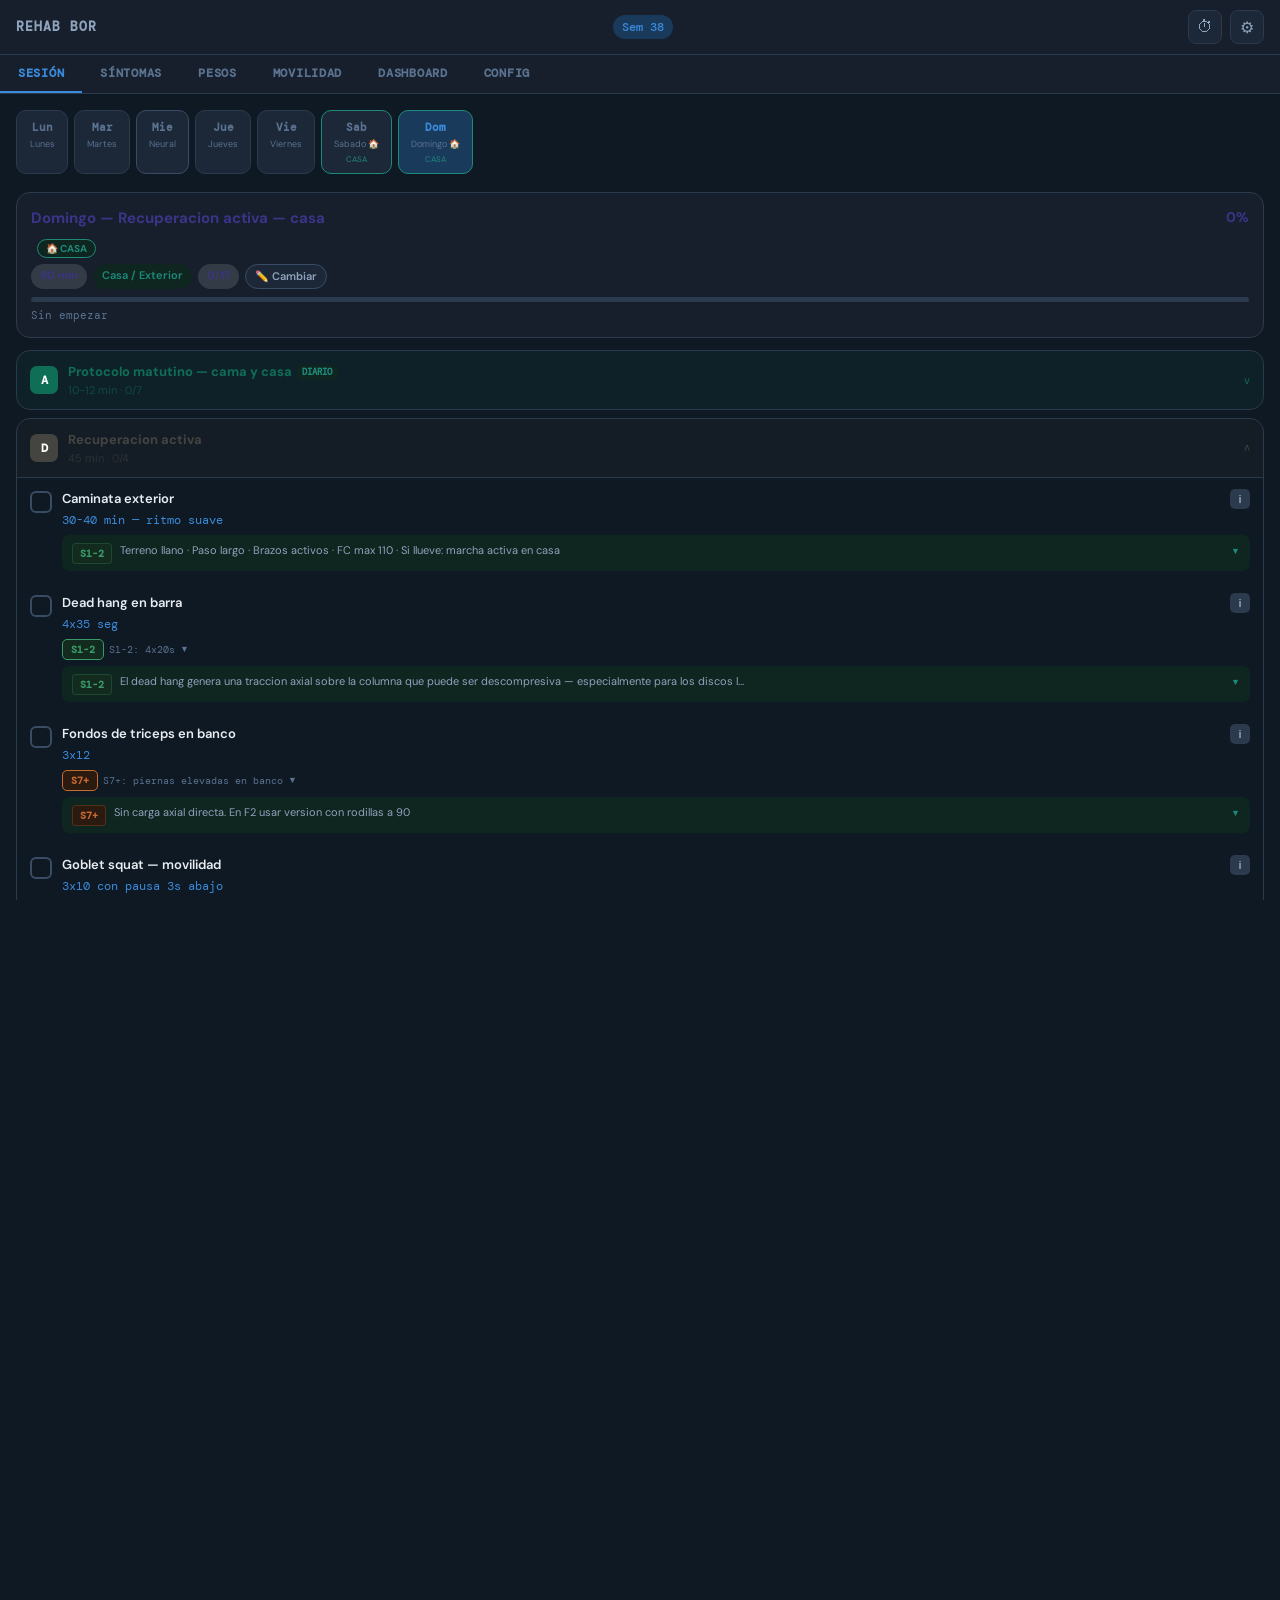
==== index.html @ 47a15c9d "App v11: index + style + data.js + app.js reconstruido; sync Google Sheets (subida + restauracion)" ====
<!DOCTYPE html>
<html lang="es">
<head>
<meta charset="UTF-8">
<meta name="viewport" content="width=device-width,initial-scale=1,maximum-scale=1,user-scalable=no">
<meta name="apple-mobile-web-app-capable" content="yes">
<meta name="mobile-web-app-capable" content="yes">
<meta name="theme-color" content="#0F1923">
<title>Rehab Bor v11</title>
<link rel="manifest" href="manifest.json">
<link rel="preconnect" href="https://fonts.googleapis.com">
<link href="https://fonts.googleapis.com/css2?family=DM+Mono:ital,wght@0,300;0,400;0,500;1,400&family=DM+Sans:ital,opsz,wght@0,9..40,300;0,9..40,500;0,9..40,700;1,9..40,400&display=swap" rel="stylesheet">
<link rel="stylesheet" href="style.css">
</head>
<body>

<!-- ═══════════════════════════════════════════════════════════════
     TOPBAR
════════════════════════════════════════════════════════════════ -->
<div id="topbar">
  <div class="topbar-title">Rehab Bor</div>
  <div id="topWeekBadge" class="topbar-week">Sem 1</div>
  <div class="topbar-actions">
    <button class="icon-btn" onclick="openTimer()">⏱</button>
    <button class="icon-btn" onclick="switchTab('settings')">⚙</button>
  </div>
</div>

<!-- ═══════════════════════════════════════════════════════════════
     TABBAR
════════════════════════════════════════════════════════════════ -->
<div id="tabbar">
  <button class="tab-btn active" id="tabToday"    onclick="switchTab('today')">Sesión</button>
  <button class="tab-btn"        id="tabTracker"  onclick="switchTab('tracker')">Síntomas</button>
  <button class="tab-btn"        id="tabWeights"  onclick="switchTab('weights')">Pesos</button>
  <button class="tab-btn"        id="tabMob"      onclick="switchTab('mob')">Movilidad</button>
  <button class="tab-btn"        id="tabDash"     onclick="switchTab('dash')">Dashboard</button>
  <button class="tab-btn"        id="tabSettings" onclick="switchTab('settings')">Config</button>
</div>

<!-- ═══════════════════════════════════════════════════════════════
     PANEL — SESIÓN
════════════════════════════════════════════════════════════════ -->
<div class="panel active" id="panelToday">
  <div id="daySelector"></div>
  <div id="suggBanner" style="display:none;background:var(--damber);border:1px solid var(--amber)33;border-radius:var(--rsl);padding:12px 14px;margin-bottom:12px"></div>
  <div id="sessionHero"></div>
  <div id="blocksContainer"></div>
  <div class="bottom-pad"></div>
</div>

<!-- ═══════════════════════════════════════════════════════════════
     PANEL — SÍNTOMAS / TRACKER
════════════════════════════════════════════════════════════════ -->
<div class="panel" id="panelTracker">
  <div class="sec-hdr">Semana actual</div>
  <div class="week-strip" id="wstrip"></div>
  <div class="metrics-grid">
    <div class="metric-card"><div class="metric-val" id="mD">-</div><div class="metric-lbl">Días registrados</div></div>
    <div class="metric-card"><div class="metric-val" id="mP">-</div><div class="metric-lbl">Dolor medio</div></div>
    <div class="metric-card"><div class="metric-val" id="mS">-</div><div class="metric-lbl">Sesiones activas</div></div>
    <div class="metric-card"><div class="metric-val" id="mI">-</div><div class="metric-lbl">Días con irradiación</div></div>
  </div>

  <div class="sec-hdr">Dolor por franja</div>
  <div class="card">
    <div style="display:flex;gap:0;border-bottom:1px solid var(--b5);margin-bottom:14px">
      <button class="trk-tab active" id="trkTabM" onclick="switchTrkTab('m')">🌅 Mañana</button>
      <button class="trk-tab"        id="trkTabD" onclick="switchTrkTab('d')">☀️ Mediodía</button>
      <button class="trk-tab"        id="trkTabN" onclick="switchTrkTab('n')">🌙 Noche</button>
    </div>
    <!-- Mañana -->
    <div class="trk-panel active" id="trkPanelM">
      <label class="fld-lbl">Dolor (0-10)</label>
      <div class="pain-scale" id="painRowM"></div>
      <div class="pain-desc"  id="painDescM">Selecciona un valor</div>
      <label class="fld-lbl" style="margin-top:10px">Tipo de síntoma</label>
      <div class="chip-group" id="ptChipsM">
        <span class="chip" onclick="toggleChip(this)">Dolor sordo</span>
        <span class="chip" onclick="toggleChip(this)">Dolor agudo</span>
        <span class="chip" onclick="toggleChip(this)">Entumecimiento</span>
        <span class="chip" onclick="toggleChip(this)">Rigidez</span>
        <span class="chip" onclick="toggleChip(this)">DOMS</span>
      </div>
      <label class="fld-lbl" style="margin-top:10px">Irradiación S1</label>
      <div class="chip-group" id="irrChipsM">
        <span class="chip active green" onclick="toggleChip(this)">Sin irradiación</span>
        <span class="chip" onclick="toggleChip(this)">Leve (glúteo)</span>
        <span class="chip" onclick="toggleChip(this)">Moderada (muslo)</span>
        <span class="chip" onclick="toggleChip(this)">Intensa (pie)</span>
      </div>
    </div>
    <!-- Mediodía -->
    <div class="trk-panel" id="trkPanelD">
      <label class="fld-lbl">Dolor (0-10)</label>
      <div class="pain-scale" id="painRowD"></div>
      <div class="pain-desc"  id="painDescD">Selecciona un valor</div>
      <label class="fld-lbl" style="margin-top:10px">Tipo de síntoma</label>
      <div class="chip-group" id="ptChipsD">
        <span class="chip" onclick="toggleChip(this)">Dolor sordo</span>
        <span class="chip" onclick="toggleChip(this)">Dolor agudo</span>
        <span class="chip" onclick="toggleChip(this)">Entumecimiento</span>
        <span class="chip" onclick="toggleChip(this)">Rigidez</span>
        <span class="chip" onclick="toggleChip(this)">DOMS</span>
      </div>
      <label class="fld-lbl" style="margin-top:10px">Irradiación S1</label>
      <div class="chip-group" id="irrChipsD">
        <span class="chip active green" onclick="toggleChip(this)">Sin irradiación</span>
        <span class="chip" onclick="toggleChip(this)">Leve (glúteo)</span>
        <span class="chip" onclick="toggleChip(this)">Moderada (muslo)</span>
        <span class="chip" onclick="toggleChip(this)">Intensa (pie)</span>
      </div>
    </div>
    <!-- Noche -->
    <div class="trk-panel" id="trkPanelN">
      <label class="fld-lbl">Dolor (0-10)</label>
      <div class="pain-scale" id="painRowN"></div>
      <div class="pain-desc"  id="painDescN">Selecciona un valor</div>
      <label class="fld-lbl" style="margin-top:10px">Tipo de síntoma</label>
      <div class="chip-group" id="ptChipsN">
        <span class="chip" onclick="toggleChip(this)">Dolor sordo</span>
        <span class="chip" onclick="toggleChip(this)">Dolor agudo</span>
        <span class="chip" onclick="toggleChip(this)">Entumecimiento</span>
        <span class="chip" onclick="toggleChip(this)">Rigidez</span>
        <span class="chip" onclick="toggleChip(this)">DOMS</span>
      </div>
      <label class="fld-lbl" style="margin-top:10px">Irradiación S1</label>
      <div class="chip-group" id="irrChipsN">
        <span class="chip active green" onclick="toggleChip(this)">Sin irradiación</span>
        <span class="chip" onclick="toggleChip(this)">Leve (glúteo)</span>
        <span class="chip" onclick="toggleChip(this)">Moderada (muslo)</span>
        <span class="chip" onclick="toggleChip(this)">Intensa (pie)</span>
      </div>
    </div>
  </div>

  <div class="sec-hdr">Contexto del día</div>
  <div class="card">
    <label class="fld-lbl">Ubicación del dolor</label>
    <div class="body-map" id="bodyMap">
      <div class="body-zone" onclick="toggleZone(this)" data-z="lumbar-central"><span class="body-zone-icon">⬛</span><span class="body-zone-lbl">Lumbar central</span></div>
      <div class="body-zone" onclick="toggleZone(this)" data-z="lumbar-izq"><span class="body-zone-icon">◀</span><span class="body-zone-lbl">Lumbar izquierdo</span></div>
      <div class="body-zone" onclick="toggleZone(this)" data-z="lumbar-der"><span class="body-zone-icon">▶</span><span class="body-zone-lbl">Lumbar derecho</span></div>
    </div>
    <label class="fld-lbl" style="margin-top:10px">Irradiación</label>
    <div class="body-map" id="irrMap">
      <div class="body-zone" onclick="toggleZone(this)" data-z="gluteo-izq"><span class="body-zone-icon">◀</span><span class="body-zone-lbl">Glúteo izquierdo</span></div>
      <div class="body-zone" onclick="toggleZone(this)" data-z="gluteo-der"><span class="body-zone-icon">▶</span><span class="body-zone-lbl">Glúteo derecho</span></div>
      <div class="body-zone" onclick="toggleZone(this)" data-z="pierna-izq"><span class="body-zone-icon">◀</span><span class="body-zone-lbl">Pierna / pie izquierdo</span></div>
    </div>
    <label class="fld-lbl" style="margin-top:10px">Rigidez matutina</label>
    <div class="chip-group" id="stiffRow">
      <span class="chip active green" onclick="toggleChip(this)">Sin rigidez</span>
      <span class="chip" onclick="toggleChip(this)">&lt;15 min</span>
      <span class="chip" onclick="toggleChip(this)">15-30 min</span>
      <span class="chip" onclick="toggleChip(this)">&gt;30 min</span>
    </div>
    <label class="fld-lbl" style="margin-top:10px">Actividad del día</label>
    <div class="chip-group" id="actChips">
      <span class="chip" onclick="toggleChip(this)">Gym</span>
      <span class="chip" onclick="toggleChip(this)">Piscina</span>
      <span class="chip" onclick="toggleChip(this)">Trabajo oficina</span>
      <span class="chip" onclick="toggleChip(this)">Trabajo remoto</span>
      <span class="chip" onclick="toggleChip(this)">Conducción larga</span>
      <span class="chip" onclick="toggleChip(this)">Reposo</span>
    </div>
    <label class="fld-lbl" style="margin-top:10px">Notas del día</label>
    <textarea class="note-field" id="dayNote" placeholder="Observaciones, reacciones, factores..."></textarea>
  </div>

  <div class="sec-hdr">Criterios Fase 3</div>
  <div class="card">
    <div class="crit-count" id="critCount">0 / 9 cumplidos</div>
    <div class="crit-progress"><div class="crit-progress-bar" id="critBar" style="width:0%"></div></div>
    <div id="criteriaList"></div>
  </div>
  <button class="btn-primary" style="margin-top:8px" onclick="saveDayEntry()">Guardar registro del día</button>
  <div class="bottom-pad"></div>
</div>

<!-- ═══════════════════════════════════════════════════════════════
     PANEL — PESOS
════════════════════════════════════════════════════════════════ -->
<div class="panel" id="panelWeights">
  <div class="sec-hdr">Registro de cargas</div>
  <div id="wtSummary"></div>
  <div class="bottom-pad"></div>
</div>

<!-- ═══════════════════════════════════════════════════════════════
     PANEL — MOVILIDAD (nuevo)
════════════════════════════════════════════════════════════════ -->
<div class="panel" id="panelMob">
  <div class="sec-hdr">Movilidad de Cadera</div>
  <div id="mobCaderaContainer"></div>
  <div class="sec-hdr">Movilidad de Espalda</div>
  <div id="mobEspaldaContainer"></div>
  <div class="sec-hdr">Estabilidad, Fuerza y Foam Roller</div>
  <div id="mobFoamContainer"></div>
  <div class="bottom-pad"></div>
</div>

<!-- ═══════════════════════════════════════════════════════════════
     PANEL — DASHBOARD
════════════════════════════════════════════════════════════════ -->
<div class="panel" id="panelDash">
  <div class="sec-hdr">Resumen de progreso</div>
  <div class="dash-row">
    <div class="dash-card"><div class="dash-big" id="dWk">-</div><div class="dash-lbl">Semana F2</div></div>
    <div class="dash-card"><div class="dash-big" id="dDays">-</div><div class="dash-lbl">Días totales</div></div>
    <div class="dash-card"><div class="dash-big" id="dStreak">-</div><div class="dash-lbl">Racha actual</div></div>
  </div>
  <div class="sec-hdr">Dolor (últimos 14 días)</div>
  <div class="card"><div class="pain-chart" id="painChart"></div></div>
  <div class="sec-hdr">Cargas registradas</div>
  <div class="card">
    <table class="wt-table" id="wtTable">
      <thead><tr><th>Ejercicio</th><th>Sem</th><th>65%</th><th>Estado</th></tr></thead>
      <tbody id="wtTableBody"></tbody>
    </table>
  </div>
  <div class="sec-hdr">Informe semanal</div>
  <div class="card">
    <div class="report-box" id="reportBox">Genera el informe con el botón de abajo.</div>
    <button class="btn-secondary" style="margin-top:8px" onclick="generateReport()">Generar informe</button>
  </div>
  <div class="bottom-pad"></div>
</div>

<!-- ═══════════════════════════════════════════════════════════════
     PANEL — CONFIG / SETTINGS
════════════════════════════════════════════════════════════════ -->
<div class="panel" id="panelSettings">
  <div class="sec-hdr">Estado de la app</div>
  <div class="card"><pre class="report-box" id="appStatus"></pre></div>

  <div class="sec-hdr">Semana del programa</div>
  <div class="card" style="display:flex;align-items:center;gap:12px">
    <button class="btn-secondary" style="width:44px;padding:8px" onclick="changeWeek(-1)">−</button>
    <div style="flex:1;text-align:center">
      <div style="font-size:28px;font-weight:700;font-family:var(--mono);color:var(--blue)" id="weekDisplay">8</div>
      <div style="font-size:11px;color:var(--text3)">semana actual F2</div>
    </div>
    <button class="btn-secondary" style="width:44px;padding:8px" onclick="changeWeek(1)">+</button>
  </div>

  <div class="sec-hdr">Sync con Google Sheets</div>
  <div class="sync-bar">
    <div class="sync-status"><span class="sync-dot" id="syncDot"></span><span id="syncStatus">Sin configurar</span></div>
    <button class="btn-sync" onclick="testSync()">Probar</button>
  </div>
  <div class="sheets-config">
    <label class="fld-lbl">URL del Apps Script</label>
    <input type="url" id="sheetsUrl" placeholder="https://script.google.com/macros/s/...">
    <div class="help-text">Despliega el script como app web y pega la URL aquí. Los datos se <b>suben</b> automáticamente cada 3 segundos tras cualquier cambio (copia de seguridad). Si pierdes los datos del navegador, usa "Restaurar" para descargarlos de vuelta.</div>
    <div style="display:flex;gap:8px;margin-top:10px">
      <button class="btn-primary" style="flex:1" onclick="saveUrl()">Guardar URL</button>
      <button class="btn-secondary" style="flex:1" onclick="restoreFromSheets()">⬇ Restaurar de Sheets</button>
    </div>
  </div>

  <div class="sec-hdr">Datos</div>
  <div style="display:flex;flex-direction:column;gap:8px">
    <button class="btn-secondary" onclick="exportLocal()">⬇ Exportar JSON local</button>
    <button class="btn-secondary" onclick="importLocal()">⬆ Importar JSON</button>
    <button class="btn-danger"    onclick="confirmClearData()">⚠ Borrar todos los datos</button>
  </div>
  <input type="file" id="importFileInput" accept=".json" style="display:none" onchange="handleImport(event)">
  <div class="bottom-pad"></div>
</div>

<!-- ═══════════════════════════════════════════════════════════════
     MODAL — TIMER
════════════════════════════════════════════════════════════════ -->
<div class="modal" id="timerModal" style="display:none">
  <div class="modal-inner" style="max-width:400px">
    <div class="modal-hdr">
      <div class="modal-ttl">⏱ Temporizador</div>
      <button class="modal-close" onclick="closeTimer()">✕</button>
    </div>
    <div id="tDisp">01:00</div>
    <div class="timer-presets">
      <button class="t-preset" onclick="setTimer(30)">30s</button>
      <button class="t-preset" onclick="setTimer(45)">45s</button>
      <button class="t-preset" onclick="setTimer(60)">1 min</button>
      <button class="t-preset" onclick="setTimer(90)">90s</button>
      <button class="t-preset" onclick="setTimer(120)">2 min</button>
      <button class="t-preset" onclick="setTimer(180)">3 min</button>
      <button class="t-preset" onclick="setTimer(300)">5 min</button>
      <button class="t-preset" onclick="setTimer(480)">8 min</button>
    </div>
    <div class="timer-btns">
      <button class="btn-primary"   id="tStartBtn" onclick="toggleTimer()">Iniciar</button>
      <button class="btn-secondary" onclick="resetTimer()">Reset</button>
    </div>
  </div>
</div>

<!-- ═══════════════════════════════════════════════════════════════
     MODAL — EJERCICIO (ficha detalle)
════════════════════════════════════════════════════════════════ -->
<div class="modal" id="exModal" style="display:none">
  <div class="modal-inner">
    <div class="modal-hdr">
      <div class="modal-ttl" id="exModalTitle">Ejercicio</div>
      <button class="modal-close" onclick="closeExModal()">✕</button>
    </div>
    <div class="ex-modal-tabs">
      <button class="ex-modal-tab active" onclick="switchExTab('info')">Info</button>
      <button class="ex-modal-tab"        onclick="switchExTab('pasos')">Pasos</button>
      <button class="ex-modal-tab"        onclick="switchExTab('errores')">Errores</button>
      <button class="ex-modal-tab"        onclick="switchExTab('variantes')">Variantes</button>
    </div>
    <div class="ex-modal-panel active" id="exTabInfo">
      <p class="ex-section-title">Categoría</p>
      <p class="ex-desc" id="exCat"></p>
      <p class="ex-section-title">Descripción</p>
      <p class="ex-desc" id="exDesc"></p>
      <p class="ex-section-title">Posición inicial</p>
      <p class="ex-desc" id="exPos"></p>
      <p class="ex-section-title">Nota columna</p>
      <div class="ex-columna-box" id="exCol"></div>
    </div>
    <div class="ex-modal-panel" id="exTabPasos">
      <ol class="ex-steps" id="exSteps"></ol>
    </div>
    <div class="ex-modal-panel" id="exTabErrores">
      <ul class="ex-errors" id="exErrors"></ul>
    </div>
    <div class="ex-modal-panel" id="exTabVariantes">
      <div id="exVariantesList"></div>
    </div>
  </div>
</div>

<!-- ═══════════════════════════════════════════════════════════════
     MODAL — PLAN (selector de sesión manual)
════════════════════════════════════════════════════════════════ -->
<div id="planModal" style="display:none;position:fixed;inset:0;z-index:500;background:#00000088;align-items:flex-end;justify-content:center">
  <div style="background:var(--bg2);border-radius:16px 16px 0 0;padding:20px 16px 36px;width:100%;max-width:480px;max-height:80vh;overflow-y:auto">
    <div style="display:flex;align-items:center;justify-content:space-between;margin-bottom:14px">
      <div id="planModalTitle" style="font-size:15px;font-weight:700;color:var(--text)"></div>
      <button onclick="closePlanModal()" style="background:var(--bg3);border:1px solid var(--b5);color:var(--text2);width:30px;height:30px;border-radius:8px;cursor:pointer;font-size:16px">✕</button>
    </div>
    <div style="font-size:10px;color:var(--text3);font-family:var(--mono);margin-bottom:10px">MANTÉN PULSADO UN DÍA PARA ASIGNAR · PULSA PARA NAVEGAR</div>
    <div id="planModalBody"></div>
  </div>
</div>

<!-- ═══════════════════════════════════════════════════════════════
     SCRIPTS — orden de carga obligatorio
════════════════════════════════════════════════════════════════ -->
<script src="data.js"></script>
<script src="app.js"></script>

</body>
</html>
---- style.css ----
/* ═══════════════════════════════════════════════════════════════════
   style.css — Rehab Bor v11
   Extraído de rehab_v10.html · Modularizado
   ═══════════════════════════════════════════════════════════════════ */

/* ─── TOKENS ──────────────────────────────────────────────────────── */
:root {
  --bg:#0F1923; --bg2:#161F2B; --bg3:#1C2737; --bg4:#232F40;
  --b5:#2C3A4E;  --b6:#3A4C63; --b7:#4E6480;
  --text:#E8EDF3; --text2:#8FA3BC; --text3:#5A7290;
  --blue:#3B8BDB;  --lblue:#1A2E42; --dblue:#1A3A5C;
  --green:#3B9A6A; --lgreen:#132A1E; --dgreen:#0F2218;
  --amber:#D4831A; --lamber:#2A1E0A; --damber:#1A1206;
  --red:#C94040;   --lred:#2A1010;   --dred:#1A0A0A;
  --teal:#1E8A7A;  --lteal:#0F2520;
  --purple:#7A3DAA; --lpurple:#1E0F2E;
  --font:'DM Sans',sans-serif;
  --mono:'DM Mono',monospace;
  --rs:10px; --rsm:6px; --rsl:14px;
}

/* ─── RESET ───────────────────────────────────────────────────────── */
*, *::before, *::after { box-sizing:border-box; margin:0; padding:0; -webkit-tap-highlight-color:transparent }
html, body { height:100%; background:var(--bg); color:var(--text); font-family:var(--font); font-size:15px; line-height:1.5; overflow-x:hidden }

/* ─── TOPBAR ──────────────────────────────────────────────────────── */
#topbar { position:sticky; top:0; z-index:200; background:var(--bg2); border-bottom:1px solid var(--b5); padding:10px 16px; display:flex; align-items:center; justify-content:space-between }
.topbar-title { font-size:13px; font-weight:700; color:var(--text2); letter-spacing:.08em; text-transform:uppercase; font-family:var(--mono) }
.topbar-week  { font-size:12px; color:var(--blue); font-weight:500; font-family:var(--mono); background:var(--dblue); padding:3px 9px; border-radius:20px }
.topbar-actions { display:flex; gap:8px }
.icon-btn { background:var(--bg3); border:1px solid var(--b5); color:var(--text2); width:34px; height:34px; border-radius:8px; cursor:pointer; display:flex; align-items:center; justify-content:center; font-size:16px; transition:all .15s }

/* ─── TABBAR ──────────────────────────────────────────────────────── */
#tabbar { display:flex; background:var(--bg2); border-bottom:1px solid var(--b5); overflow-x:auto; scrollbar-width:none }
#tabbar::-webkit-scrollbar { display:none }
.tab-btn { flex:0 0 auto; padding:10px 18px; font-size:12px; font-weight:600; color:var(--text3); letter-spacing:.06em; text-transform:uppercase; border:none; background:none; cursor:pointer; border-bottom:2px solid transparent; transition:all .15s; font-family:var(--mono) }
.tab-btn.active { color:var(--blue); border-bottom-color:var(--blue) }

/* ─── PANELS ──────────────────────────────────────────────────────── */
.panel { display:none; padding:16px; padding-bottom:100px }
.panel.active { display:block }

/* ─── PROG SELECTOR ──────────────────────────────────────────────── */
#progSelector { background:var(--bg2); border-bottom:1px solid var(--b5); padding:8px 16px; display:flex; align-items:center; gap:10px }
.prog-sel-lbl  { font-size:11px; font-weight:700; color:var(--text3); text-transform:uppercase; letter-spacing:.07em; font-family:var(--mono); white-space:nowrap }
.prog-sel-wrap { display:flex; gap:5px; flex:1; overflow-x:auto; scrollbar-width:none }
.prog-sel-wrap::-webkit-scrollbar { display:none }
.prog-pill { flex:0 0 auto; background:var(--bg3); border:1.5px solid var(--b5); border-radius:20px; padding:5px 12px; font-size:11px; font-weight:700; color:var(--text3); cursor:pointer; font-family:var(--mono); transition:all .15s; white-space:nowrap }
.prog-pill.active { background:var(--dblue); border-color:var(--blue); color:var(--blue) }

/* ─── DAY SELECTOR ────────────────────────────────────────────────── */
#daySelector { display:flex; gap:6px; overflow-x:auto; scrollbar-width:none; padding-bottom:4px; margin-bottom:14px }
#daySelector::-webkit-scrollbar { display:none }
.day-btn { flex:0 0 auto; display:flex; flex-direction:column; align-items:center; gap:2px; background:var(--bg3); border:1.5px solid var(--b5); border-radius:10px; padding:8px 12px; cursor:pointer; min-width:52px; transition:all .15s }
.day-btn.active        { background:var(--dblue);  border-color:var(--blue) }
.day-btn.neural        { border-color:var(--b6) }
.day-btn.active.neural { background:var(--damber); border-color:var(--amber) }
.day-btn .dn { font-size:11px; font-weight:700; color:var(--text3); font-family:var(--mono) }
.day-btn.active .dn        { color:var(--blue) }
.day-btn.active.neural .dn { color:var(--amber) }
.day-btn .dt { font-size:9px; color:var(--text3); white-space:nowrap; overflow:hidden; text-overflow:ellipsis; max-width:52px }

/* ─── SESSION HERO ────────────────────────────────────────────────── */
.s-hero { background:var(--bg2); border:1px solid var(--b5); border-radius:var(--rsl); padding:14px; margin-bottom:12px }
.s-ttl  { font-size:15px; font-weight:700; margin-bottom:6px }
.s-meta { display:flex; gap:6px; flex-wrap:wrap; margin-bottom:8px }
.chip-sm { font-size:11px; font-weight:600; padding:3px 9px; border-radius:20px }
.prog-wrap { height:5px; background:var(--b5); border-radius:3px; overflow:hidden; margin-bottom:5px }
.prog-bar  { height:100%; border-radius:3px; transition:width .4s ease }
.prog-lbl  { font-size:11px; color:var(--text3); font-family:var(--mono) }

/* ─── NEURAL DAY ──────────────────────────────────────────────────── */
.neural-day   { background:var(--damber); border:1px solid var(--amber)33; border-radius:var(--rsl); padding:16px; text-align:center; margin-bottom:12px }
.neural-icon  { font-size:28px; margin-bottom:6px }
.neural-title { font-size:15px; font-weight:700; color:var(--amber); margin-bottom:5px }
.neural-desc  { font-size:12px; color:var(--text2); line-height:1.6 }

/* ─── BLOCKS ──────────────────────────────────────────────────────── */
.blk-sec    { margin-bottom:8px; border-radius:var(--rsl); overflow:hidden; border:1px solid var(--b5) }
.blk-hdr    { display:flex; align-items:center; gap:10px; padding:11px 13px; cursor:pointer; user-select:none }
.blk-letter { width:28px; height:28px; border-radius:7px; display:flex; align-items:center; justify-content:center; font-size:12px; font-weight:700; color:#fff; flex-shrink:0; font-family:var(--mono) }
.blk-name   { font-size:13px; font-weight:700 }
.blk-meta   { font-size:11px; color:var(--text3); font-family:var(--mono) }
.blk-chev   { margin-left:auto; font-size:11px; transition:transform .2s }
.blk-chev.open { transform:rotate(180deg) }
.blk-body   { background:var(--bg); border-top:1px solid var(--b5) }

/* ─── EXERCISE ROWS ───────────────────────────────────────────────── */
.ex-row  { display:flex; align-items:flex-start; gap:10px; padding:11px 13px; border-bottom:1px solid var(--b5)09 }
.ex-row:last-child { border-bottom:none }
.ex-chk  { width:22px; height:22px; border-radius:6px; border:2px solid var(--b6); flex-shrink:0; margin-top:2px; cursor:pointer; display:flex; align-items:center; justify-content:center; transition:all .15s }
.ex-chk.done { background:var(--green); border-color:var(--green) }
.ex-chk.done::after { content:'✓'; color:#fff; font-size:12px; font-weight:700 }
.ex-info { flex:1; min-width:0 }
.ex-top  { display:flex; align-items:flex-start; gap:6px; margin-bottom:2px }
.ex-name { font-size:13px; font-weight:600; cursor:pointer; flex:1 }
.ex-name.done-txt { text-decoration:line-through; color:var(--text3) }
.ex-det  { font-size:12px; color:var(--blue); font-family:var(--mono); margin-bottom:2px }
.ex-note { font-size:11px; color:var(--amber); background:var(--lamber); padding:3px 8px; border-radius:5px; display:inline-block; margin-top:3px }
.info-btn { background:var(--b5); border:none; color:var(--text2); width:20px; height:20px; border-radius:5px; font-size:11px; font-weight:700; cursor:pointer; flex-shrink:0; display:flex; align-items:center; justify-content:center }

/* ─── SMART NOTE ──────────────────────────────────────────────────── */
.sn-wrap    { margin-top:6px; border-radius:7px; overflow:hidden; border:1px solid var(--teal)33; background:var(--lteal) }
.sn-hdr     { display:flex; align-items:flex-start; gap:8px; padding:7px 10px; cursor:pointer; user-select:none }
.sn-stage   { flex-shrink:0; font-size:10px; font-weight:700; font-family:var(--mono); padding:2px 7px; border-radius:4px; margin-top:1px }
.sn-summary { flex:1; font-size:11px; color:var(--text2); line-height:1.5; min-width:0 }
.sn-chev    { flex-shrink:0; font-size:9px; color:var(--teal); margin-top:3px; transition:transform .2s }
.sn-chev.open { transform:rotate(180deg) }
.sn-body    { display:none; padding:8px 10px 10px; border-top:1px solid var(--teal)22; font-size:12px; color:var(--text2); line-height:1.6 }

/* ─── WEIGHT WIDGET ───────────────────────────────────────────────── */
.wt-widget        { background:var(--bg3); border:1px solid var(--b5); border-radius:var(--rs); margin-top:8px; overflow:hidden }
.wt-closed        { display:flex; align-items:center; gap:10px; padding:10px 12px; cursor:pointer; user-select:none }
.wt-closed:active { background:var(--bg4) }
.wt-closed-left   { flex:1; min-width:0; display:flex; flex-direction:column; gap:3px }
.wt-closed-row1   { display:flex; align-items:baseline; gap:6px }
.wt-closed-cur    { font-size:22px; font-weight:700; font-family:var(--mono); color:var(--blue); line-height:1 }
.wt-closed-unit   { font-size:11px; color:var(--text3); font-family:var(--mono) }
.wt-closed-week   { font-size:10px; color:var(--blue); font-family:var(--mono); background:var(--dblue); padding:1px 6px; border-radius:10px }
.wt-closed-row2   { display:flex; gap:8px; align-items:center }
.wt-closed-label  { font-size:10px; color:var(--text3); font-family:var(--mono); text-transform:uppercase; letter-spacing:.05em }
.wt-mini-pills    { display:flex; gap:3px }
.wt-mini-pill     { font-size:9px; font-weight:700; font-family:var(--mono); padding:2px 5px; border-radius:4px; line-height:1.4 }
.wt-closed-chev   { flex-shrink:0; font-size:10px; color:var(--text3); transition:transform .2s; margin-left:4px }
.wt-closed-chev.open { transform:rotate(180deg) }
.wt-no-data       { display:flex; align-items:center; gap:8px; padding:10px 12px; cursor:pointer; color:var(--text3); font-size:12px; font-family:var(--mono) }
.wt-body          { display:none; border-top:1px solid var(--b5); padding:12px }
.wt-input-row     { display:flex; gap:8px; align-items:flex-start; flex-wrap:wrap; margin-bottom:10px }
.wt-input-group   { display:flex; flex-direction:column; gap:4px; flex:1; min-width:130px }
.wt-input-lbl     { font-size:10px; color:var(--text3) }
.wt-input         { background:var(--bg2); border:1.5px solid var(--b6); border-radius:var(--rsm); color:var(--text); font-size:14px; font-weight:700; padding:6px 10px; width:100%; font-family:var(--mono) }
.wt-input:focus   { outline:none; border-color:var(--blue) }
.wt-calc          { display:flex; gap:6px; margin-bottom:10px }
.wt-calc-item     { flex:1; background:var(--bg2); border:1px solid var(--b5); border-radius:var(--rsm); padding:8px 6px; text-align:center }
.wt-calc-val      { font-size:14px; font-weight:700; font-family:var(--mono); color:var(--text2) }
.wt-calc-val.main { font-size:18px; color:var(--blue) }
.wt-calc-lbl      { font-size:9px; color:var(--text3); margin-top:2px; text-transform:uppercase; letter-spacing:.05em; font-family:var(--mono) }
.wt-prog-row      { display:flex; gap:5px; overflow-x:auto; scrollbar-width:none; margin-bottom:10px; padding-bottom:2px }
.wt-prog-row::-webkit-scrollbar { display:none }
.wt-prog-pill     { flex:0 0 auto; border-radius:7px; padding:5px 8px; text-align:center; font-size:10px; font-family:var(--mono); cursor:pointer; min-width:52px; line-height:1.3; transition:all .15s }
.wt-prog-pill.current { box-shadow:0 0 0 2px var(--blue) }
.wt-action-row    { display:flex; gap:6px }
.wt-action-btn    { flex:1; border:none; border-radius:var(--rsm); padding:8px 4px; font-size:12px; font-weight:700; cursor:pointer; font-family:var(--font) }
.wt-history       { font-size:10px; color:var(--text3); margin-top:6px; font-family:var(--mono) }

/* ─── TRACKER / PAIN ──────────────────────────────────────────────── */
.pain-scale { display:flex; gap:5px; flex-wrap:wrap; margin:8px 0 }
.p-btn      { width:36px; height:36px; border-radius:8px; border:1.5px solid var(--b5); background:var(--bg3); color:var(--text2); font-size:13px; font-weight:700; cursor:pointer; font-family:var(--mono); transition:all .15s; display:flex; align-items:center; justify-content:center }
.p-btn.sl   { background:#1A3A1A; border-color:var(--green); color:var(--green) }
.p-btn.sm   { background:#3A2A0A; border-color:var(--amber); color:var(--amber) }
.p-btn.sh   { background:#2A1010; border-color:var(--red);   color:var(--red) }
.pain-desc  { font-size:12px; color:var(--text2); font-family:var(--mono); margin-bottom:10px; min-height:18px }
.chip-group { display:flex; flex-wrap:wrap; gap:6px; margin:6px 0 }
.chip       { background:var(--bg3); border:1.5px solid var(--b5); border-radius:20px; padding:5px 12px; font-size:12px; font-weight:600; color:var(--text2); cursor:pointer; transition:all .15s; user-select:none }
.chip.active       { background:var(--dblue);  border-color:var(--blue);  color:var(--blue) }
.chip.active.green { background:var(--lgreen); border-color:var(--green); color:var(--green) }
.chip.active.red   { background:var(--lred);   border-color:var(--red);   color:var(--red) }
.chip.active.amber { background:var(--lamber); border-color:var(--amber); color:var(--amber) }
.trk-tab        { flex:1; padding:9px 4px; font-size:12px; font-weight:700; color:var(--text3); background:none; border:none; cursor:pointer; border-bottom:2px solid transparent; font-family:var(--mono); letter-spacing:.04em; transition:all .15s }
.trk-tab.active { color:var(--blue); border-bottom-color:var(--blue) }
.trk-panel        { display:none }
.trk-panel.active { display:block }

/* ─── BODY MAP ────────────────────────────────────────────────────── */
.body-map      { display:flex; flex-direction:column; gap:6px; margin:8px 0 }
.body-zone     { display:flex; align-items:center; gap:8px; background:var(--bg3); border:1.5px solid var(--b5); border-radius:var(--rs); padding:8px 12px; cursor:pointer; transition:all .15s }
.body-zone.active { background:var(--lred); border-color:var(--red) }
.body-zone-icon { font-size:18px; width:28px; text-align:center }
.body-zone-lbl  { font-size:13px; font-weight:600; color:var(--text2) }
.body-zone.active .body-zone-lbl { color:var(--red) }

/* ─── CRITERIA F3 ─────────────────────────────────────────────────── */
.criteria-item { display:flex; align-items:flex-start; gap:10px; padding:10px 0; border-bottom:1px solid var(--b5)55 }
.criteria-item:last-child { border-bottom:none }
.crit-chk      { width:22px; height:22px; border-radius:6px; border:2px solid var(--b6); flex-shrink:0; cursor:pointer; display:flex; align-items:center; justify-content:center; transition:all .15s }
.crit-chk.done { background:var(--green); border-color:var(--green) }
.crit-chk.done::after { content:'✓'; color:#fff; font-size:12px; font-weight:700 }
.crit-txt          { font-size:13px; color:var(--text2); line-height:1.5 }
.crit-progress     { height:6px; background:var(--b5); border-radius:3px; overflow:hidden; margin:8px 0 }
.crit-progress-bar { height:100%; background:var(--green); border-radius:3px; transition:width .4s ease }
.crit-count        { font-size:11px; color:var(--text3); font-family:var(--mono); margin-bottom:8px }

/* ─── DASHBOARD ───────────────────────────────────────────────────── */
.metrics-grid { display:grid; grid-template-columns:1fr 1fr; gap:8px; margin-bottom:10px }
.metric-card  { background:var(--bg3); border:1px solid var(--b5); border-radius:var(--rs); padding:12px; text-align:center }
.metric-val   { font-size:22px; font-weight:700; font-family:var(--mono); color:var(--blue) }
.metric-lbl   { font-size:10px; color:var(--text3); margin-top:2px; text-transform:uppercase; letter-spacing:.07em; font-family:var(--mono) }
.dash-row  { display:flex; gap:8px; margin-bottom:8px }
.dash-card { flex:1; background:var(--bg3); border:1px solid var(--b5); border-radius:var(--rs); padding:11px }
.dash-big  { font-size:20px; font-weight:700; font-family:var(--mono) }
.dash-lbl  { font-size:10px; color:var(--text3); font-family:var(--mono) }
.pain-chart    { height:80px; display:flex; align-items:flex-end; gap:3px; padding:4px 0 }
.pain-bar-wrap { flex:1; display:flex; flex-direction:column; align-items:center; gap:2px }
.pain-bar      { width:100%; border-radius:3px 3px 0 0; min-height:3px; transition:height .3s }
.pain-bar-lbl  { font-size:8px; color:var(--text3); font-family:var(--mono) }
.week-strip    { display:flex; gap:5px; margin-bottom:10px }
.ws-d  { flex:1; background:var(--bg3); border:1.5px solid var(--b5); border-radius:8px; padding:6px 4px; text-align:center }
.ws-n  { font-size:9px; font-weight:700; color:var(--text3); font-family:var(--mono) }
.ws-num { font-size:12px; font-weight:700; color:var(--text) }
.ws-dot { width:8px; height:8px; border-radius:50%; margin:4px auto 0 }
.wt-table    { width:100%; border-collapse:collapse; font-size:12px }
.wt-table th { font-size:10px; font-weight:700; color:var(--text3); text-transform:uppercase; letter-spacing:.07em; font-family:var(--mono); padding:6px 4px; text-align:left; border-bottom:1px solid var(--b5) }
.wt-table td { padding:7px 4px; border-bottom:1px solid var(--b5)55; vertical-align:top }
.wt-table tr:last-child td { border-bottom:none }
.report-box  { background:var(--bg3); border:1px solid var(--b5); border-radius:var(--rs); padding:13px; font-family:var(--mono); font-size:11px; color:var(--text2); line-height:1.7; white-space:pre-wrap; word-break:break-word; margin-bottom:8px; max-height:400px; overflow-y:auto }

/* ─── CARDS / LAYOUT ──────────────────────────────────────────────── */
.card    { background:var(--bg2); border:1px solid var(--b5); border-radius:var(--rsl); padding:14px; margin-bottom:10px }
.card-sm { background:var(--bg3); border:1px solid var(--b5); border-radius:var(--rs);  padding:11px 13px; margin-bottom:8px }
.sec-hdr { font-size:11px; font-weight:700; color:var(--text3); letter-spacing:.1em; text-transform:uppercase; font-family:var(--mono); margin:20px 0 10px; display:flex; align-items:center; gap:8px }
.sec-hdr::after { content:''; flex:1; height:1px; background:var(--b5) }

/* ─── BUTTONS ─────────────────────────────────────────────────────── */
.btn-primary   { background:var(--blue); color:#fff; border:none; border-radius:var(--rs); padding:13px; font-size:14px; font-weight:700; cursor:pointer; width:100%; font-family:var(--font) }
.btn-secondary { background:var(--bg3); color:var(--text); border:1.5px solid var(--b5); border-radius:var(--rs); padding:11px; font-size:13px; font-weight:600; cursor:pointer; width:100%; font-family:var(--font) }
.btn-danger    { background:var(--lred); color:var(--red); border:1px solid var(--red)55; border-radius:var(--rs); padding:11px; font-size:13px; font-weight:600; cursor:pointer; width:100%; font-family:var(--font) }

/* ─── MODALS ──────────────────────────────────────────────────────── */
.modal       { display:none; position:fixed; inset:0; background:rgba(0,0,0,.75); z-index:500; align-items:flex-end; justify-content:center }
.modal-inner { background:var(--bg2); border-radius:var(--rsl) var(--rsl) 0 0; width:100%; max-width:600px; max-height:90vh; overflow-y:auto; padding:16px; border-top:1px solid var(--b5) }
.modal-hdr   { display:flex; align-items:center; justify-content:space-between; margin-bottom:14px }
.modal-ttl   { font-size:16px; font-weight:700 }
.modal-close { background:var(--bg3); border:1px solid var(--b5); color:var(--text2); width:30px; height:30px; border-radius:7px; cursor:pointer; font-size:16px; display:flex; align-items:center; justify-content:center }

/* ─── EXERCISE MODAL ──────────────────────────────────────────────── */
.ex-modal-tabs { display:flex; gap:0; border-bottom:1px solid var(--b5); margin-bottom:14px }
.ex-modal-tab  { flex:1; padding:9px 4px; font-size:12px; font-weight:700; color:var(--text3); background:none; border:none; cursor:pointer; border-bottom:2px solid transparent; font-family:var(--mono); letter-spacing:.05em; text-transform:uppercase; transition:all .15s }
.ex-modal-tab.active   { color:var(--blue); border-bottom-color:var(--blue) }
.ex-modal-panel        { display:none }
.ex-modal-panel.active { display:block }
.ex-section-title { font-size:11px; font-weight:700; color:var(--text3); text-transform:uppercase; letter-spacing:.08em; font-family:var(--mono); margin:12px 0 5px }
.ex-desc  { font-size:13px; color:var(--text2); line-height:1.6 }
.ex-steps { padding-left:0; list-style:none }
.ex-steps li { font-size:13px; color:var(--text); line-height:1.6; padding:5px 0 5px 28px; border-bottom:1px solid var(--b5)44; position:relative }
.ex-steps li::before { content:attr(data-n); position:absolute; left:0; top:5px; width:20px; height:20px; background:var(--dblue); color:var(--blue); border-radius:5px; font-size:10px; font-weight:700; font-family:var(--mono); display:flex; align-items:center; justify-content:center }
.ex-errors { padding-left:0; list-style:none }
.ex-errors li { font-size:12px; color:var(--text2); padding:4px 0 4px 18px; position:relative }
.ex-errors li::before { content:'✕'; position:absolute; left:0; color:var(--red); font-size:10px; top:5px }
.ex-variants { padding-left:0; list-style:none }
.ex-variants li { font-size:12px; color:var(--text2); padding:4px 0 4px 18px; position:relative }
.ex-variants li::before { content:'→'; position:absolute; left:0; color:var(--teal); font-size:10px; top:5px }
.ex-columna-box { background:var(--lteal); border:1px solid var(--teal)44; border-radius:var(--rsm); padding:10px; font-size:12px; color:var(--text2); line-height:1.6; margin-top:2px }
.ex-variant-item  { display:flex; align-items:flex-start; gap:10px; padding:10px 0; border-bottom:1px solid var(--b5)44 }
.ex-variant-item:last-child { border-bottom:none }
.ex-variant-badge { flex-shrink:0; font-size:10px; font-weight:700; font-family:var(--mono); padding:3px 8px; border-radius:20px; background:var(--bg3); border:1px solid var(--b5); color:var(--text3); white-space:nowrap; margin-top:1px }
.ex-variant-badge.current { background:var(--lteal); border-color:var(--teal); color:var(--teal) }
.ex-variant-text  { font-size:13px; color:var(--text2); line-height:1.5 }
.ex-variant-text.current { color:var(--text); font-weight:600 }

/* ─── FORM FIELDS ─────────────────────────────────────────────────── */
textarea.note-field { width:100%; background:var(--bg3); border:1.5px solid var(--b5); border-radius:var(--rs); color:var(--text); font-size:13px; padding:10px; resize:vertical; min-height:72px; font-family:var(--font) }
textarea.note-field:focus { outline:none; border-color:var(--blue) }
.range-row { display:flex; align-items:center; gap:10px }
.range-row input[type=range] { flex:1; accent-color:var(--blue) }
.range-val { font-size:13px; font-weight:700; font-family:var(--mono); color:var(--blue); min-width:28px; text-align:right }
label.fld-lbl { font-size:11px; font-weight:700; color:var(--text3); text-transform:uppercase; letter-spacing:.07em; font-family:var(--mono); display:block; margin-bottom:6px }

/* ─── SHEETS / SYNC ───────────────────────────────────────────────── */
.sheets-config { background:var(--bg3); border:1px solid var(--b5); border-radius:var(--rs); padding:13px; margin-bottom:10px }
.sheets-config input { width:100%; background:var(--bg2); border:1.5px solid var(--b6); border-radius:var(--rsm); color:var(--text); font-size:13px; padding:9px 11px; font-family:var(--mono); margin-top:5px }
.sheets-config input:focus { outline:none; border-color:var(--blue) }
.help-text { font-size:11px; color:var(--text3); margin-top:5px; line-height:1.5 }
.sync-bar    { background:var(--bg3); border:1px solid var(--b5); border-radius:var(--rs); padding:10px 13px; display:flex; align-items:center; justify-content:space-between; margin-bottom:10px }
.sync-status { font-size:12px; font-family:var(--mono); color:var(--text3) }
.sync-dot    { width:8px; height:8px; border-radius:50%; background:var(--b6); margin-right:6px; display:inline-block }
.sync-dot.ok      { background:var(--green) }
.sync-dot.err     { background:var(--red) }
.sync-dot.syncing { background:var(--amber); animation:pulse .8s infinite alternate }
.btn-sync { background:var(--dblue); color:var(--blue); border:1px solid var(--blue)55; border-radius:var(--rsm); padding:6px 12px; font-size:12px; font-weight:700; cursor:pointer; font-family:var(--mono) }

/* ─── TIMER ───────────────────────────────────────────────────────── */
#tDisp         { font-size:52px; font-weight:700; font-family:var(--mono); color:var(--text); text-align:center; margin:16px 0 }
.timer-presets { display:flex; gap:8px; margin-bottom:14px; justify-content:center; flex-wrap:wrap }
.t-preset      { background:var(--bg3); border:1px solid var(--b5); border-radius:var(--rsm); padding:8px 16px; font-size:13px; font-weight:700; font-family:var(--mono); color:var(--text2); cursor:pointer }
.timer-btns    { display:flex; gap:8px }

/* ─── MOBILITY BADGE + BLOCK ACCENTS ─────────────────────────────── */
.mob-badge { display:inline-block; font-size:9px; font-weight:700; padding:1px 6px; border-radius:20px; background:var(--lteal); color:var(--teal); font-family:var(--mono); margin-left:4px; vertical-align:middle }

/* ─── MISC ────────────────────────────────────────────────────────── */
.bottom-pad { height:80px }

/* ─── ANIMATIONS ──────────────────────────────────────────────────── */
@keyframes pulse { from { opacity:1 } to { opacity:.3 } }
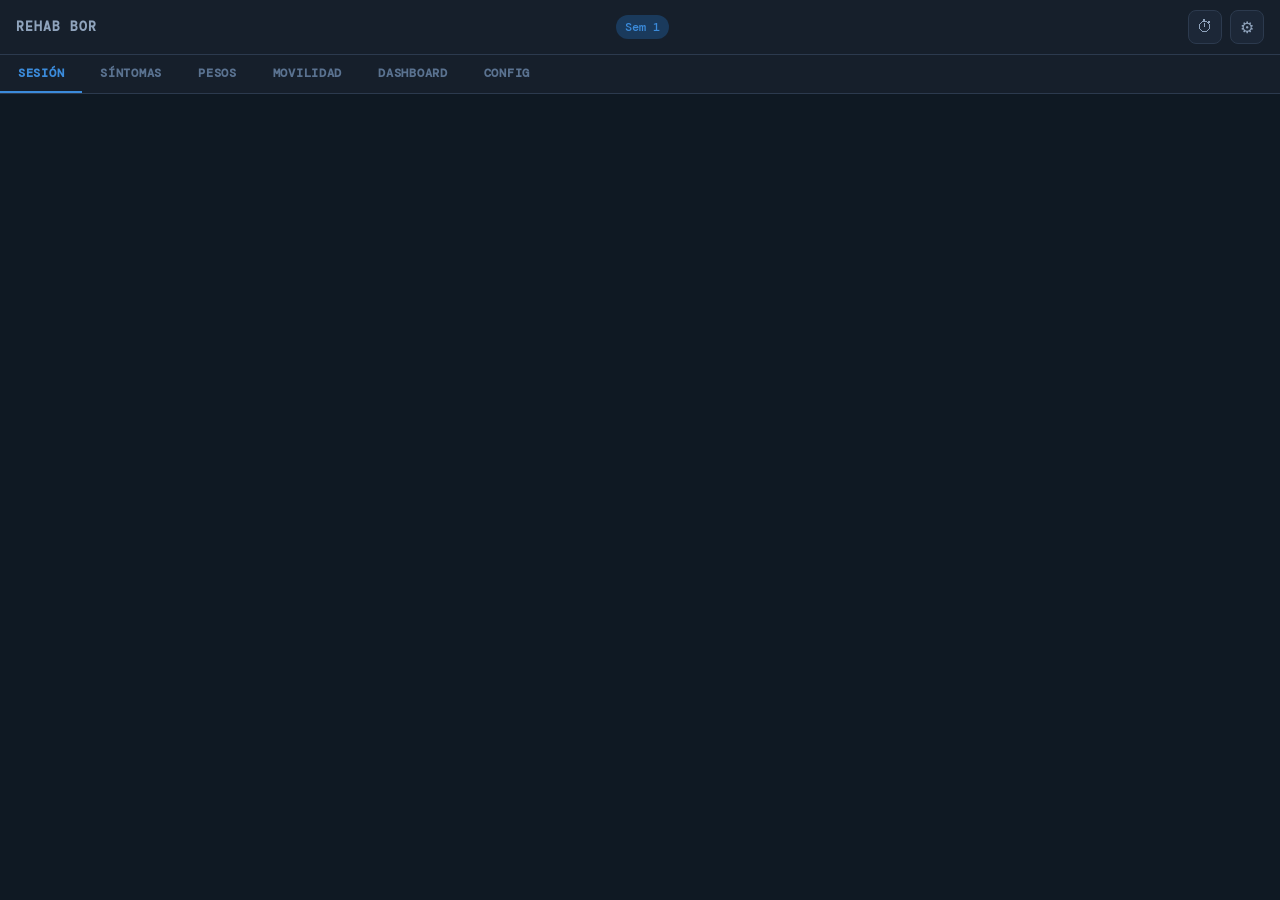
==== commit ea3c8489: "Migracion completa a catalogo: HINGE/PULL/PUSH/SHOULDER/ARM/QUAD/GLUTE/CARD + grupo HIP en pestana M" ====
--- a/index.html
+++ b/index.html
@@ -191,6 +191,8 @@
      PANEL — MOVILIDAD (nuevo)
 ════════════════════════════════════════════════════════════════ -->
 <div class="panel" id="panelMob">
+  <div class="sec-hdr">Movilidad de cadera — grupo HIP (diario)</div>
+  <div id="mobHipContainer"></div>
   <div class="sec-hdr">Movilidad de Cadera</div>
   <div id="mobCaderaContainer"></div>
   <div class="sec-hdr">Movilidad de Espalda</div>
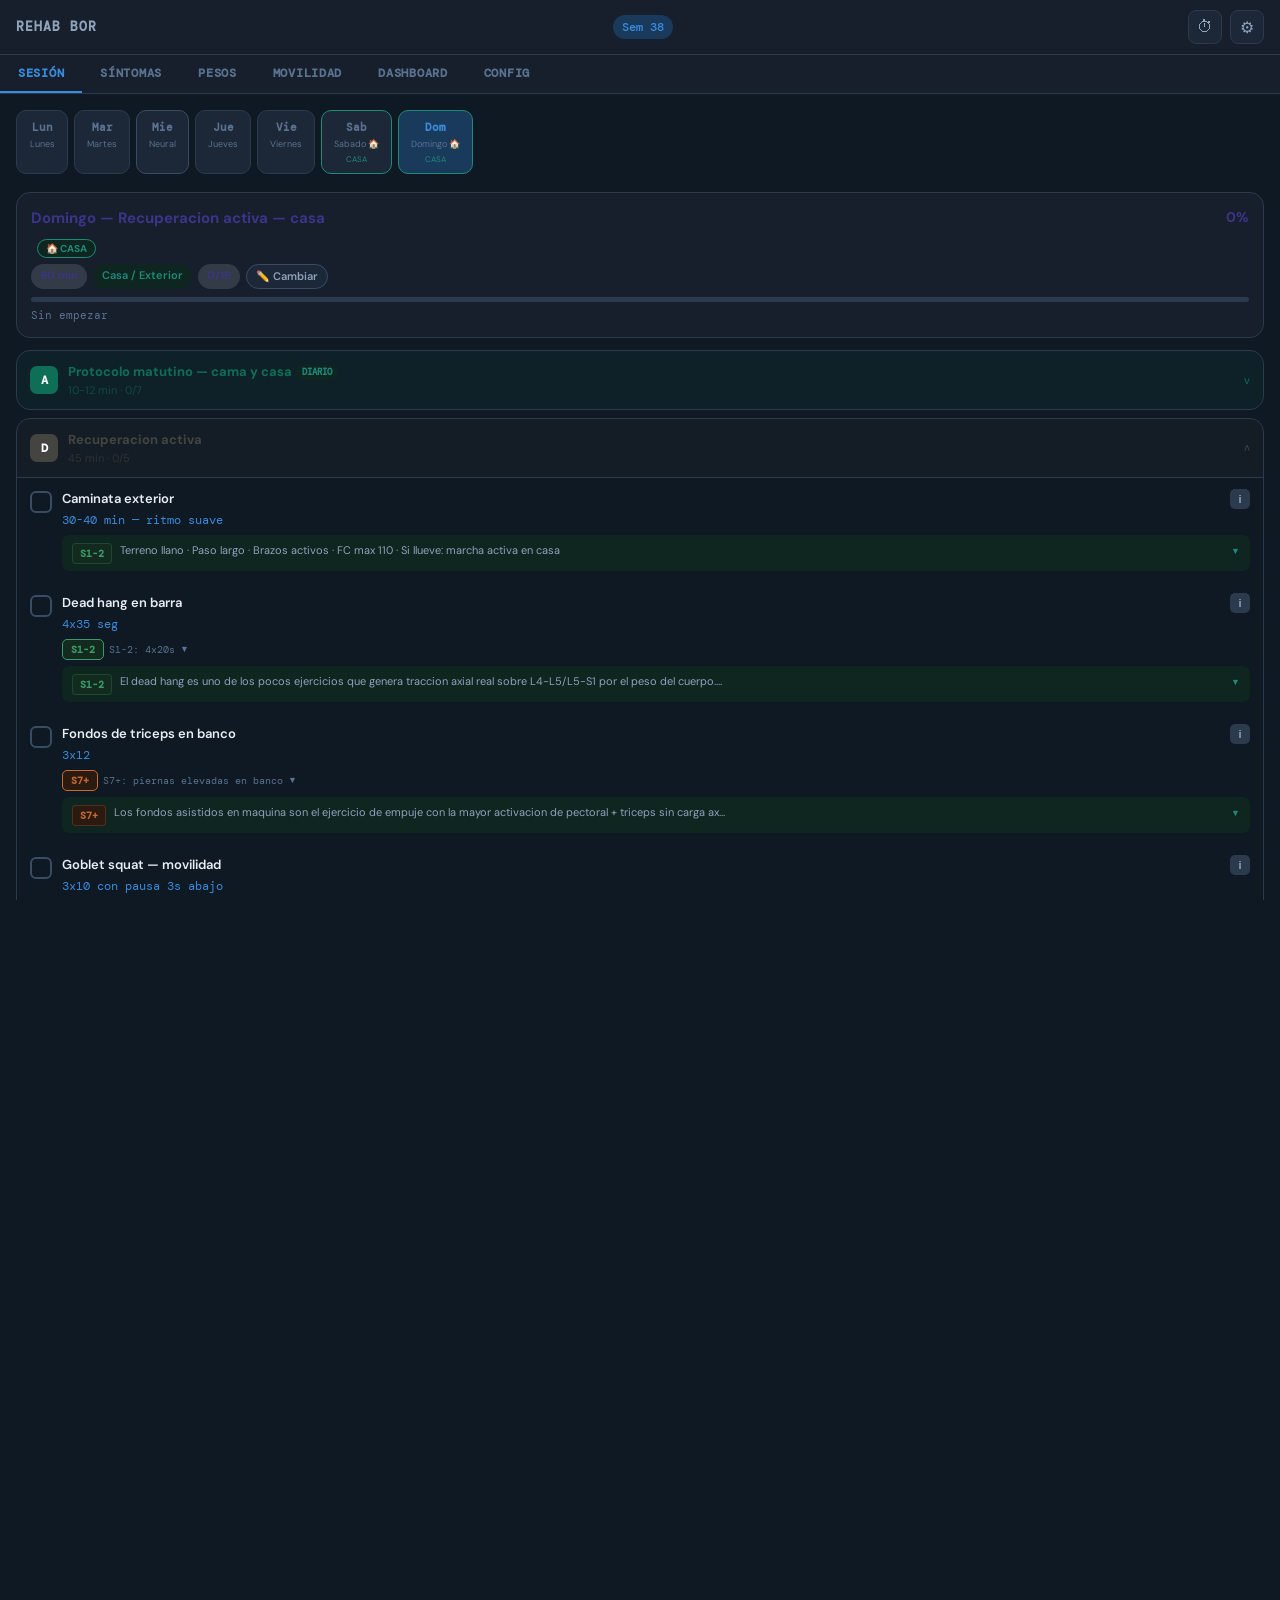
==== commit 06fda866: "feat: add 'Demo' tab with GIF support + 27 missing Block D exercise cards - Add 'Demo' tab to exerci" ====
--- a/index.html
+++ b/index.html
@@ -312,6 +312,7 @@
       <button class="ex-modal-tab"        onclick="switchExTab('pasos')">Pasos</button>
       <button class="ex-modal-tab"        onclick="switchExTab('errores')">Errores</button>
       <button class="ex-modal-tab"        onclick="switchExTab('variantes')">Variantes</button>
+      <button class="ex-modal-tab"        onclick="switchExTab('demo')">Demo</button>
     </div>
     <div class="ex-modal-panel active" id="exTabInfo">
       <p class="ex-section-title">Categoría</p>
@@ -332,6 +333,9 @@
     <div class="ex-modal-panel" id="exTabVariantes">
       <div id="exVariantesList"></div>
     </div>
+    <div class="ex-modal-panel" id="exTabDemo">
+      <div id="exGifContainer"></div>
+    </div>
   </div>
 </div>
 
--- a/style.css
+++ b/style.css
@@ -240,6 +240,11 @@
 .ex-variants li { font-size:12px; color:var(--text2); padding:4px 0 4px 18px; position:relative }
 .ex-variants li::before { content:'→'; position:absolute; left:0; color:var(--teal); font-size:10px; top:5px }
 .ex-columna-box { background:var(--lteal); border:1px solid var(--teal)44; border-radius:var(--rsm); padding:10px; font-size:12px; color:var(--text2); line-height:1.6; margin-top:2px }
+.ex-gif { width:100%; max-height:300px; object-fit:contain; border-radius:var(--rsm); display:block; margin:0 auto; background:var(--bg2) }
+.ex-gif-empty { text-align:center; padding:28px 16px; color:var(--text3); font-size:13px; line-height:1.6 }
+.ex-gif-empty p { margin:0 0 16px }
+.ex-gif-links { display:flex; flex-direction:column; gap:8px }
+.ex-gif-links a { display:block; padding:10px 14px; background:var(--bg3); border:1px solid var(--b5); border-radius:var(--rsm); color:var(--blue); font-size:12px; font-family:var(--mono); text-decoration:none; text-align:center; letter-spacing:.04em }
 .ex-variant-item  { display:flex; align-items:flex-start; gap:10px; padding:10px 0; border-bottom:1px solid var(--b5)44 }
 .ex-variant-item:last-child { border-bottom:none }
 .ex-variant-badge { flex-shrink:0; font-size:10px; font-weight:700; font-family:var(--mono); padding:3px 8px; border-radius:20px; background:var(--bg3); border:1px solid var(--b5); color:var(--text3); white-space:nowrap; margin-top:1px }
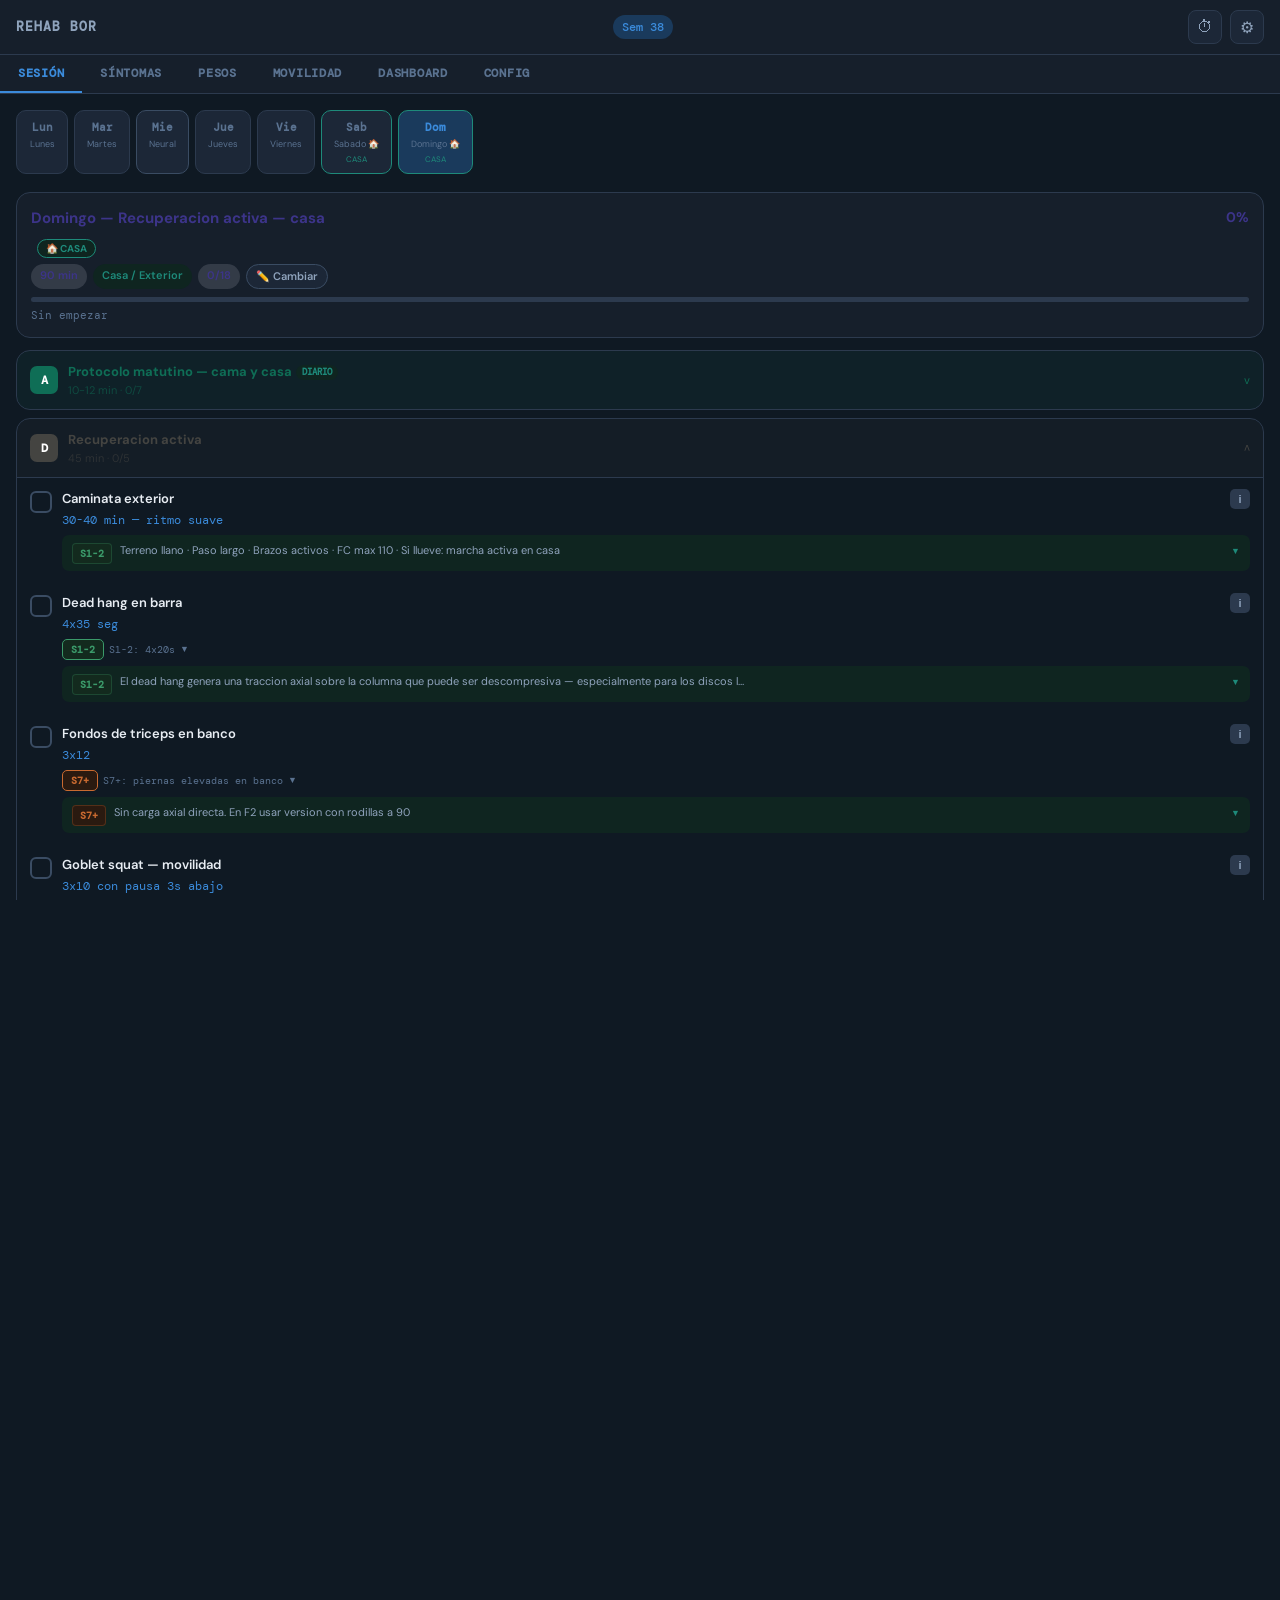
==== commit 801506fd: "Integra GIFs demostrativos de ExerciseDB en la ficha de ejercicio - EX_GIF (data.js) mapea claves EX" ====
--- a/index.html
+++ b/index.html
@@ -312,9 +312,17 @@
       <button class="ex-modal-tab"        onclick="switchExTab('pasos')">Pasos</button>
       <button class="ex-modal-tab"        onclick="switchExTab('errores')">Errores</button>
       <button class="ex-modal-tab"        onclick="switchExTab('variantes')">Variantes</button>
-      <button class="ex-modal-tab"        onclick="switchExTab('demo')">Demo</button>
     </div>
     <div class="ex-modal-panel active" id="exTabInfo">
+      <div id="exGifWrap" class="ex-gif-wrap" style="display:none">
+        <div class="ex-gif-frame">
+          <img id="exGifImg" class="ex-gif-img" alt="Demostración del ejercicio" style="display:none" onerror="exGifImgError()">
+          <span id="exGifNote" class="ex-gif-note"></span>
+        </div>
+        <div class="ex-gif-caveat">
+          <span>⚠ Demostración genérica — guíate por <b>esta ficha</b>: lumbar neutra, parar si irradiación S1.</span>
+        </div>
+      </div>
       <p class="ex-section-title">Categoría</p>
       <p class="ex-desc" id="exCat"></p>
       <p class="ex-section-title">Descripción</p>
@@ -333,9 +341,6 @@
     <div class="ex-modal-panel" id="exTabVariantes">
       <div id="exVariantesList"></div>
     </div>
-    <div class="ex-modal-panel" id="exTabDemo">
-      <div id="exGifContainer"></div>
-    </div>
   </div>
 </div>
 
--- a/style.css
+++ b/style.css
@@ -240,11 +240,14 @@
 .ex-variants li { font-size:12px; color:var(--text2); padding:4px 0 4px 18px; position:relative }
 .ex-variants li::before { content:'→'; position:absolute; left:0; color:var(--teal); font-size:10px; top:5px }
 .ex-columna-box { background:var(--lteal); border:1px solid var(--teal)44; border-radius:var(--rsm); padding:10px; font-size:12px; color:var(--text2); line-height:1.6; margin-top:2px }
-.ex-gif { width:100%; max-height:300px; object-fit:contain; border-radius:var(--rsm); display:block; margin:0 auto; background:var(--bg2) }
-.ex-gif-empty { text-align:center; padding:28px 16px; color:var(--text3); font-size:13px; line-height:1.6 }
-.ex-gif-empty p { margin:0 0 16px }
-.ex-gif-links { display:flex; flex-direction:column; gap:8px }
-.ex-gif-links a { display:block; padding:10px 14px; background:var(--bg3); border:1px solid var(--b5); border-radius:var(--rsm); color:var(--blue); font-size:12px; font-family:var(--mono); text-decoration:none; text-align:center; letter-spacing:.04em }
+
+/* ─── GIF DEMOSTRATIVO (ExerciseDB) ───────────────────────────────── */
+.ex-gif-wrap   { margin-bottom:12px }
+.ex-gif-frame  { position:relative; background:#fff; border:1px solid var(--b5); border-radius:var(--rsm); overflow:hidden; display:flex; align-items:center; justify-content:center; min-height:120px }
+.ex-gif-img    { width:100%; max-width:360px; display:block }
+.ex-gif-note   { font-size:12px; color:var(--text3); font-family:var(--mono); padding:24px 12px; text-align:center }
+.ex-gif-caveat { display:flex; gap:8px; align-items:center; font-size:11px; color:var(--amber); background:var(--lamber); border:1px solid var(--b6); border-radius:var(--rsm); padding:7px 9px; margin-top:6px; line-height:1.45 }
+.ex-gif-caveat b { color:var(--amber) }
 .ex-variant-item  { display:flex; align-items:flex-start; gap:10px; padding:10px 0; border-bottom:1px solid var(--b5)44 }
 .ex-variant-item:last-child { border-bottom:none }
 .ex-variant-badge { flex-shrink:0; font-size:10px; font-weight:700; font-family:var(--mono); padding:3px 8px; border-radius:20px; background:var(--bg3); border:1px solid var(--b5); color:var(--text3); white-space:nowrap; margin-top:1px }
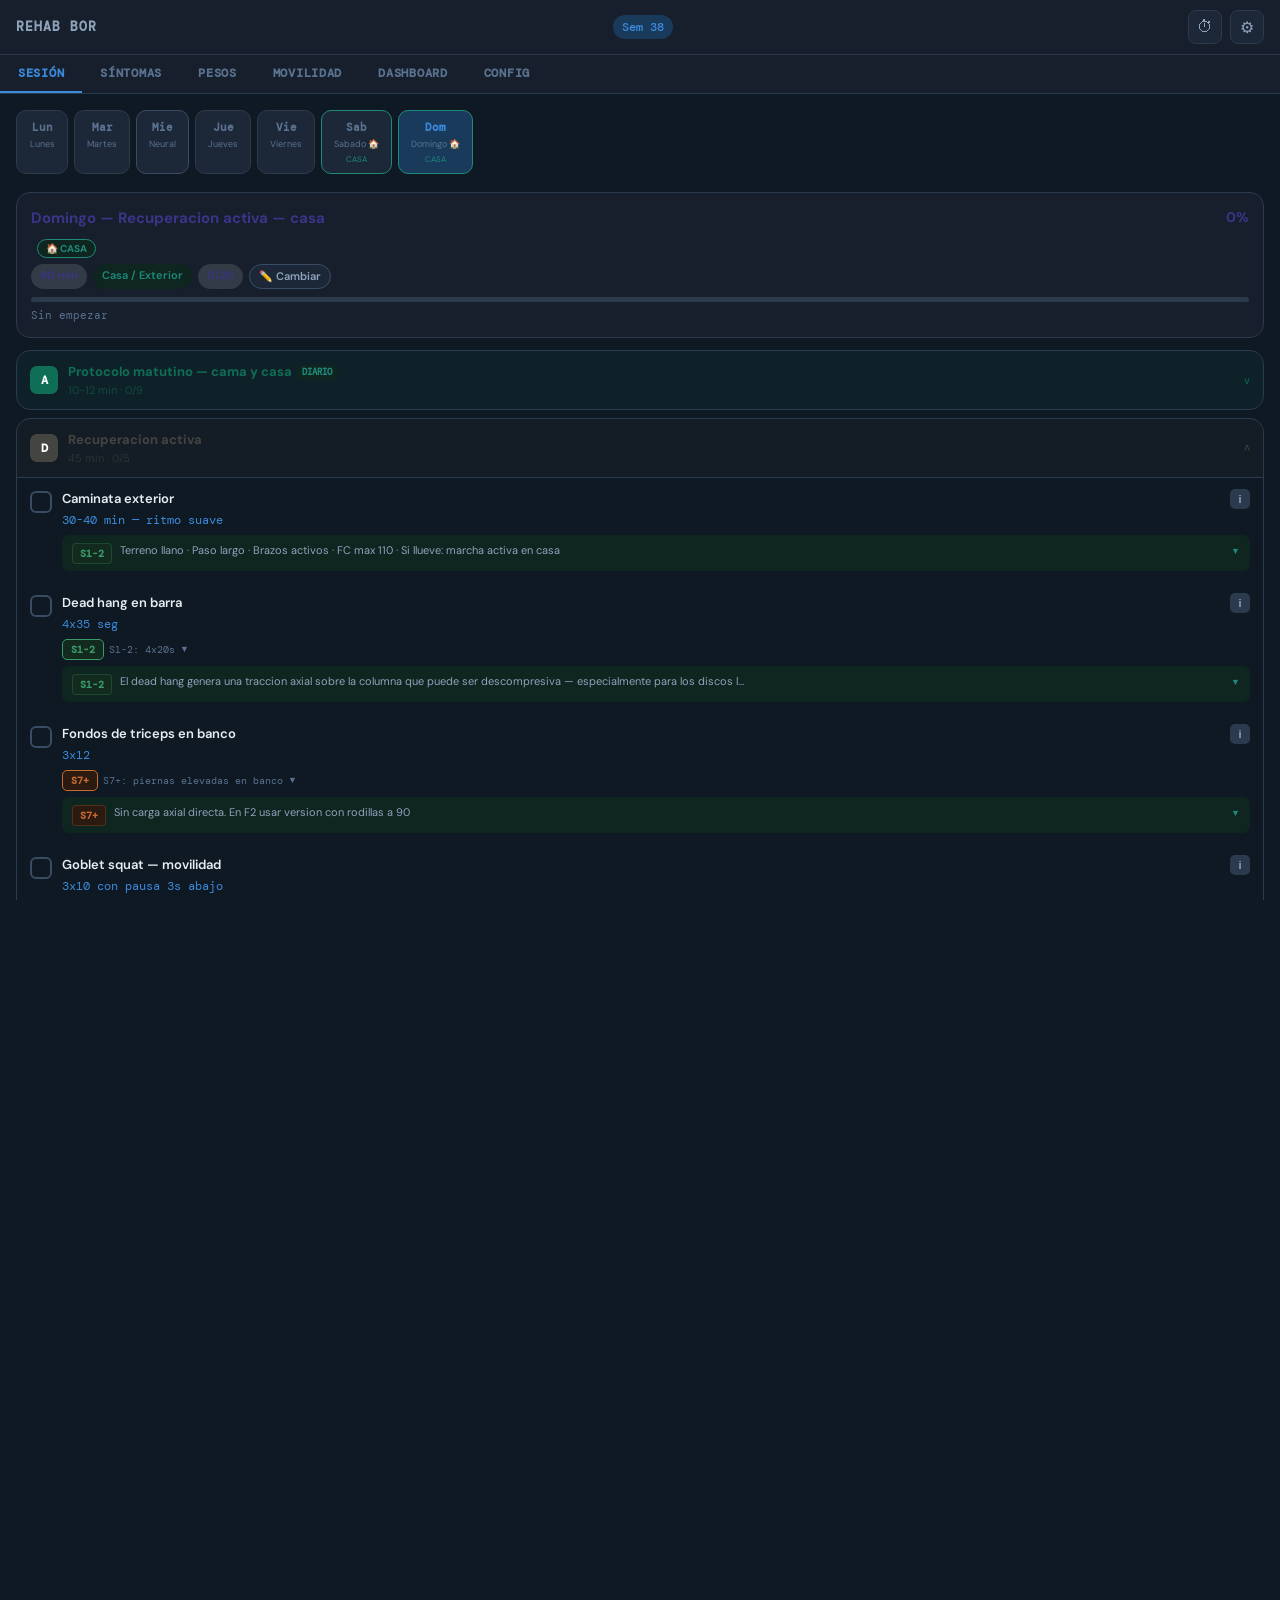
==== commit d4eb44e4: "Añade entrenamiento de cuello (grupo NECK) y movilidad torácica/cadera - Grupo NECK (A-H): chin tuck" ====
--- a/index.html
+++ b/index.html
@@ -193,6 +193,8 @@
 <div class="panel" id="panelMob">
   <div class="sec-hdr">Movilidad de cadera — grupo HIP (diario)</div>
   <div id="mobHipContainer"></div>
+  <div class="sec-hdr">Cuello — prevención cervical (diario)</div>
+  <div id="mobNeckContainer"></div>
   <div class="sec-hdr">Movilidad de Cadera</div>
   <div id="mobCaderaContainer"></div>
   <div class="sec-hdr">Movilidad de Espalda</div>
@@ -320,7 +322,7 @@
           <span id="exGifNote" class="ex-gif-note"></span>
         </div>
         <div class="ex-gif-caveat">
-          <span>⚠ Demostración genérica — guíate por <b>esta ficha</b>: lumbar neutra, parar si irradiación S1.</span>
+          <span id="exGifCaveat">⚠ Demostración genérica — guíate por <b>esta ficha</b>: lumbar neutra, parar si irradiación S1.</span>
         </div>
       </div>
       <p class="ex-section-title">Categoría</p>
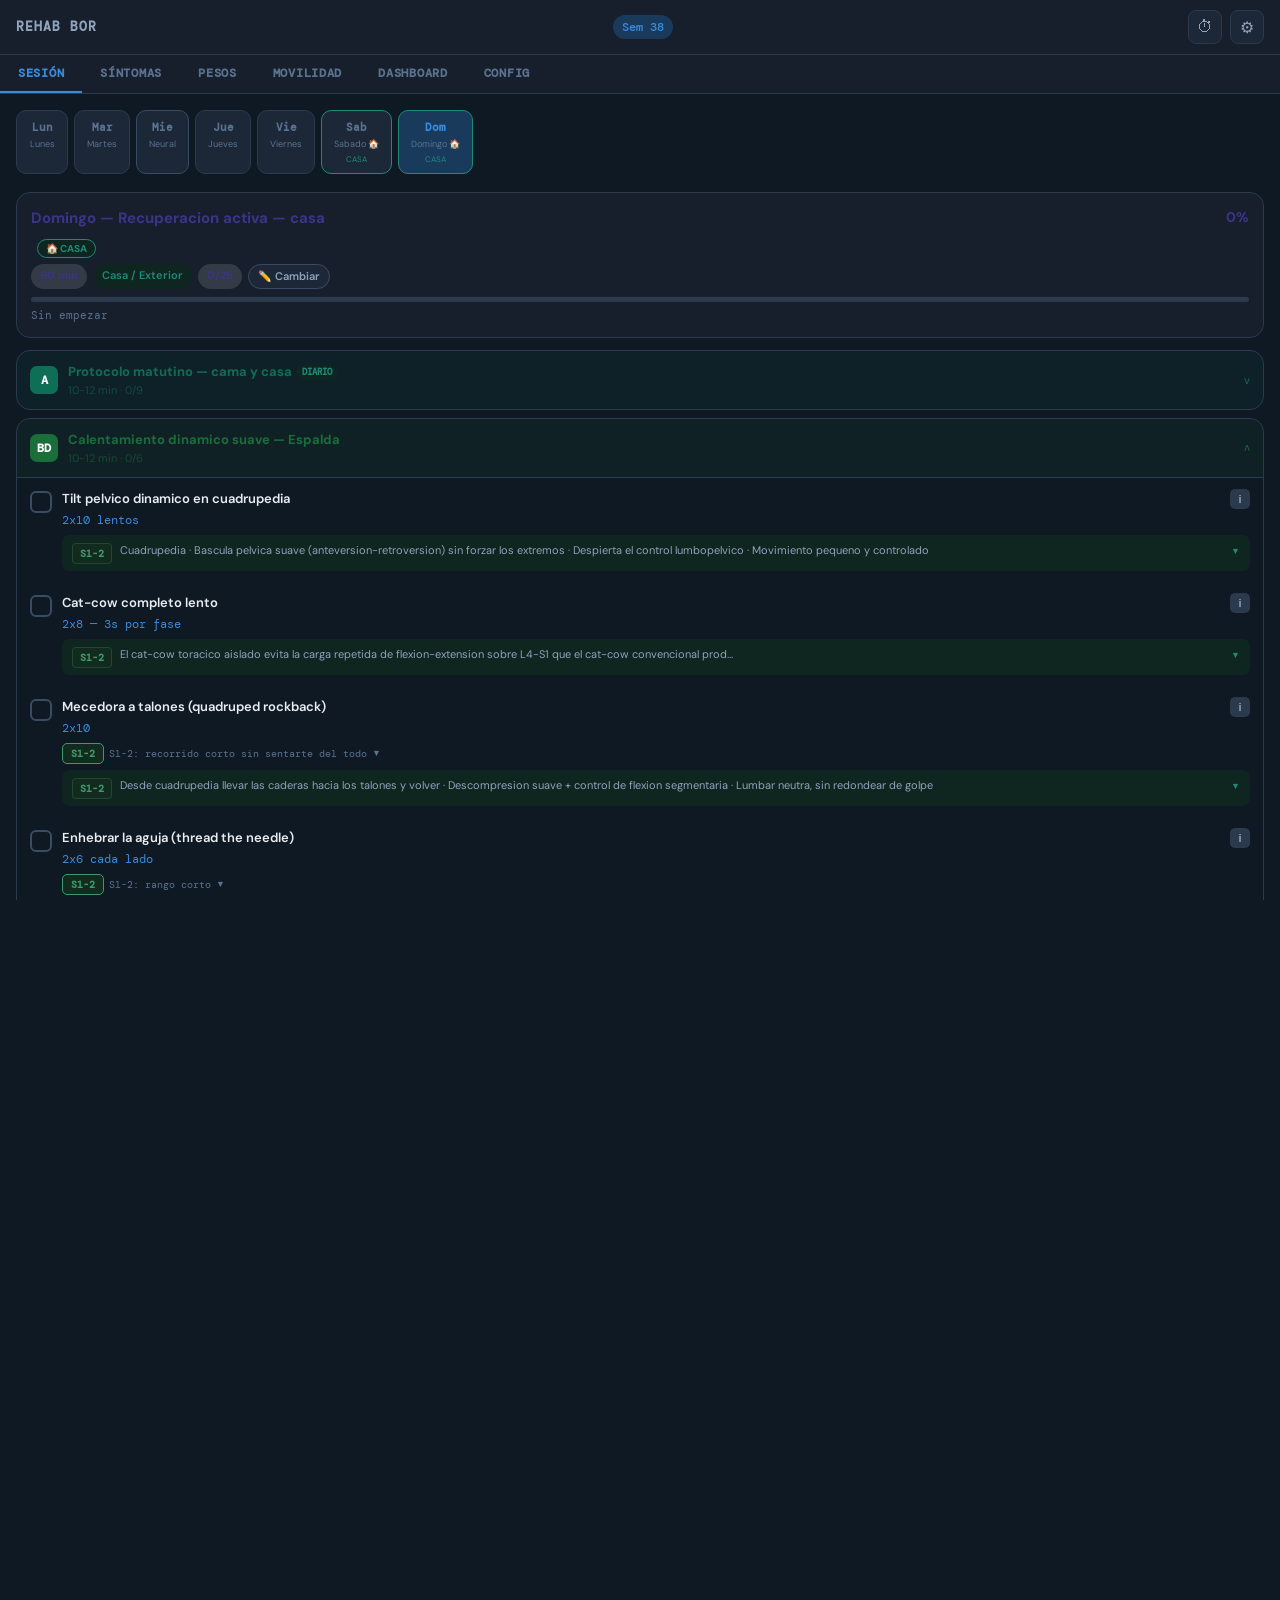
==== commit 6831467c: "Movilidad como actividad propia y rastreable (pestana Movilidad) La pestana Movilidad deja de ser un" ====
--- a/index.html
+++ b/index.html
@@ -191,16 +191,8 @@
      PANEL — MOVILIDAD (nuevo)
 ════════════════════════════════════════════════════════════════ -->
 <div class="panel" id="panelMob">
-  <div class="sec-hdr">Movilidad de cadera — grupo HIP (diario)</div>
-  <div id="mobHipContainer"></div>
-  <div class="sec-hdr">Cuello — prevención cervical (diario)</div>
-  <div id="mobNeckContainer"></div>
-  <div class="sec-hdr">Movilidad de Cadera</div>
-  <div id="mobCaderaContainer"></div>
-  <div class="sec-hdr">Movilidad de Espalda</div>
-  <div id="mobEspaldaContainer"></div>
-  <div class="sec-hdr">Estabilidad, Fuerza y Foam Roller</div>
-  <div id="mobFoamContainer"></div>
+  <div id="mobHero"></div>
+  <div id="mobGroupsContainer"></div>
   <div class="bottom-pad"></div>
 </div>
 
@@ -321,6 +313,7 @@
           <img id="exGifImg" class="ex-gif-img" alt="Demostración del ejercicio" style="display:none" onerror="exGifImgError()">
           <span id="exGifNote" class="ex-gif-note"></span>
         </div>
+        <div id="exGifYt" class="ex-gif-yt" style="display:none"></div>
         <div class="ex-gif-caveat">
           <span id="exGifCaveat">⚠ Demostración genérica — guíate por <b>esta ficha</b>: lumbar neutra, parar si irradiación S1.</span>
         </div>
--- a/style.css
+++ b/style.css
@@ -248,6 +248,11 @@
 .ex-gif-note   { font-size:12px; color:var(--text3); font-family:var(--mono); padding:24px 12px; text-align:center }
 .ex-gif-caveat { display:flex; gap:8px; align-items:center; font-size:11px; color:var(--amber); background:var(--lamber); border:1px solid var(--b6); border-radius:var(--rsm); padding:7px 9px; margin-top:6px; line-height:1.45 }
 .ex-gif-caveat b { color:var(--amber) }
+.ex-gif-yt     { margin-top:8px }
+.ex-yt-btn     { display:inline-flex; align-items:center; gap:8px; padding:9px 14px; background:var(--bg3); border:1.5px solid var(--b6); border-radius:var(--rsm); color:var(--text); font-size:13px; font-weight:600; text-decoration:none; transition:all .15s }
+.ex-yt-btn:hover { border-color:var(--red); background:var(--dred) }
+.ex-yt-btn .yt-play { color:var(--red); font-size:13px; line-height:1 }
+.ex-yt-src     { display:block; font-size:10px; color:var(--text3); font-family:var(--mono); margin-top:4px }
 .ex-variant-item  { display:flex; align-items:flex-start; gap:10px; padding:10px 0; border-bottom:1px solid var(--b5)44 }
 .ex-variant-item:last-child { border-bottom:none }
 .ex-variant-badge { flex-shrink:0; font-size:10px; font-weight:700; font-family:var(--mono); padding:3px 8px; border-radius:20px; background:var(--bg3); border:1px solid var(--b5); color:var(--text3); white-space:nowrap; margin-top:1px }
